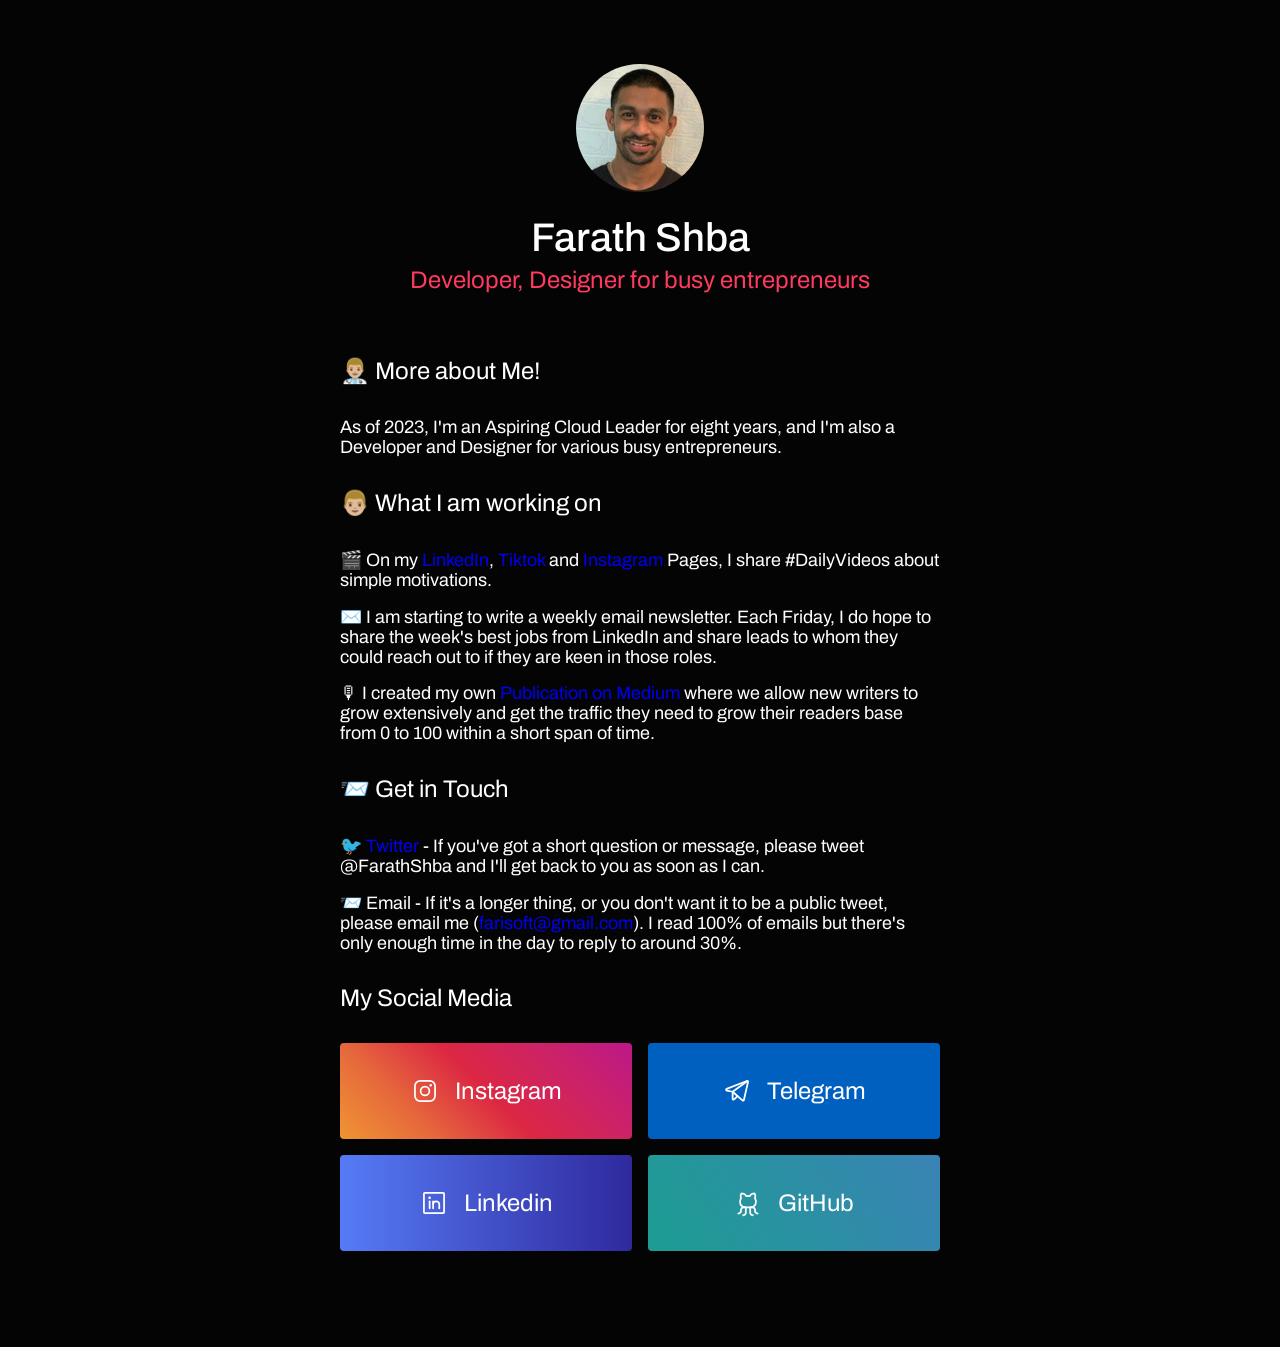
==== about.html @ 9c70726e "Init the website" ====
<!DOCTYPE html>
<html lang="pt-br">
  <head>
    <meta charset="UTF-8" />
    <link rel="preconnect" href="https://fonts.googleapis.com" />
    <link rel="preconnect" href="https://fonts.gstatic.com" crossorigin />
    <link
      href="https://fonts.googleapis.com/css2?family=Archivo:wght@300;400;500;600&display=swap"
      rel="stylesheet"
    />
    <meta name="viewport" content="width=device-width, initial-scale=1.0" />
    <meta name="author" content="Iuri Silva" />
    <meta name="description" content="Página com links úteis" />
    <meta
      name="keywords"
      content="sites, web, bio, links, redes sociais, desenvolvimento, programador, iuricode, front-end, designer, ui, iuri, freelancer, freela, website"
    />
    <meta name="theme-color" content="#ff3a5e" />
    <meta name="copyright" content="iuricode 2022" />
    <meta http-equiv="content-language" content="pt-br" />
    <meta
      property="og:image"
      content="https://iuricode.vercel.app/assets/image/preview.png"
    />
    <meta property="og:title" content="Bio // iuricode" />
    <meta property="og:description" content="Bio // iuricode" />
    <link
      rel="shortcut icon"
      href="assets/image/logo-page.svg"
      type="image/x-icon"
    />
    <link rel="apple-touch-icon" href="assets/image/icon-browser.svg" />
    <link rel="canonical" href="https://www.iuricode.com/bio/" />
    <link rel="stylesheet" href="assets/css/style.css" />
    <title>Bio // Farath Shba</title>
  </head>

  <body>
    <header>
      <img
        src="assets/image/dp.jpg"
        alt="Foto iuricode"
        width="125px"
        height="125px"
      />
      <h1>Farath Shba</h1>
      <center><p>Developer, Designer for busy entrepreneurs</p></center>
    </header>

    <main>
      <section>
        <h2>👨🏼‍⚕️ More about Me!</h2>
        <div>
          <p style="font-size: 18px">As of 2023, I'm an Aspiring Cloud Leader for eight years, and I'm also a Developer and Designer for various busy entrepreneurs.</p>
        </div>

        <h2>👨🏼‍ What I am working on</h2>
        <div>
          <p style="font-size: 18px">🎬 On my <a href="https://www.linkedin.com/in/farathshba/">LinkedIn</a>, <a href="https://www.tiktok.com/@farathshba">Tiktok</a> and <a href="https://www.instagram.com/farathshba/">Instagram</a> Pages, I share #DailyVideos about simple motivations.</p>
          <p style="font-size: 18px">✉️ I am starting to write a weekly email newsletter. Each Friday, I do hope to share the week's best jobs from LinkedIn and share leads to whom they could reach out to if they are keen in those roles.</p>
          <p style="font-size: 18px">🎙 I created my own <a href="https://medium.com/as-fun">Publication on Medium</a> where we allow new writers to grow extensively and get the traffic they need to grow their readers base from 0 to 100 within a short span of time.</p>
        </div>

        <h2>📨‍ Get in Touch</h2>
        <div>
          <p style="font-size: 18px">🐦 <a href="https://twitter.com/farathshba">Twitter</a> - If you've got a short question or message, please tweet @FarathShba and I'll get back to you as soon as I can. </p>
          <p style="font-size: 18px">📨 Email - If it's a longer thing, or you don't want it to be a public tweet, please email me (<a href="mailto:farisoft@gmail.com">farisoft@gmail.com</a>). I read 100% of emails but there's only enough time in the day to reply to around 30%.</p>
        </div>

        <h2>My Social Media</h2>

        <div>
          <a
            href="https://www.instagram.com/farathshba/"
            rel="noopener"
            target="_blank"
          >
            <article
              style="
                background: linear-gradient(
                  45deg,
                  #f09433 0%,
                  #e6683c 25%,
                  #dc2743 50%,
                  #cc2366 75%,
                  #bc1888 100%
                );
              "
            >
              <img
                src="assets/icons/instagram.svg"
                alt="ícone instagram"
                width="28px"
                height="28px"
              />
              <h2>Instagram</h2>
            </article>
          </a>

          <a href="https://t.me/Far0986" rel="noopener" target="_blank">
            <article style="background: #0060c0">
              <img
                src="assets/icons/telegram.svg"
                alt="ícone telegram"
                width="28px"
                height="28px"
              />
              <h2>Telegram</h2>
            </article>
          </a>

          <a
            href="https://www.linkedin.com/in/farathshba/"
            rel="noopener"
            target="_blank"
          >
            <article
              style="
                background: linear-gradient(
                  90deg,
                  rgb(86, 123, 246) 0%,
                  rgba(47, 41, 157, 1) 100%
                );
              "
            >
              <img
                src="assets/icons/linkedin.svg"
                alt="ícone linkedin"
                width="28px"
                height="28px"
              />
              <h2>Linkedin</h2>
            </article>
          </a>

          <!-- <a
            href="https://discord.gg/QevDJqCzaY"
            rel="noopener"
            target="_blank"
          >
            <article
              style="
                background: linear-gradient(
                  261.65deg,
                  #202225 0%,
                  #2d2f31 100%
                );
              "
            >
              <img
                src="assets/icons/discord.svg"
                alt="ícone discord"
                width="28px"
                height="28px"
              />
              <h2>Discord</h2>
            </article>
          </a> -->

          <a href="https://github.com/farisoft" rel="noopener" target="_blank">
            <article
              style="
                background: linear-gradient(58deg, #1f9b95 8%, #3983b4 98%);
              "
            >
              <img
                src="assets/icons/github.svg"
                alt="ícone github"
                width="28px"
                height="28px"
              />
              <h2>GitHub</h2>
            </article>
          </a>

          <!-- <a href="https://www.behance.net/iuricode" rel="noopener" target="_blank">
            <article
              style="
                background: linear-gradient(58deg, #1f9b29 8%, #39b475 98%);
              "
            >
              <img
                src="assets/icons/behance.svg"
                alt="ícone github"
                width="28px"
                height="28px"
              />
              <h2>Behance</h2>
            </article>
          </a> -->
        </div>
      </section>
    </main>
  </body>
</html>
---- assets/css/style.css ----
*{padding:0;margin:0;box-sizing:border-box;font-family:"Archivo"}::selection{background-color:#ff3a5e;color:#fff}ul,ol{list-style:none;margin:0;padding:0}a{text-decoration:none}img{max-width:100%;height:auto;display:block}p,h1,h2,h3,h4,h5,h6{margin:0}button,input{border:0;font-family:"Archivo"}button:focus,input:focus{border:0}body{font-family:"Archivo";background-color:#040405;padding:64px 24px;color:#fff}html{scroll-behavior:smooth;font-size:62.5%}::-webkit-scrollbar{width:8px}::-webkit-scrollbar-track{background-color:#17161d}::-webkit-scrollbar-thumb{background-color:#ff3a5e;border-radius:8px}header{display:flex;justify-content:center;align-items:center;flex-direction:column;margin-bottom:64px}header img{height:128px;width:128px;border-radius:50%;margin-bottom:24px;transition:.2s}header img:hover{outline:4px solid #fff}header h1{font-size:4rem;font-weight:500}header p{margin-top:8px;font-size:2.4rem;color:#ff3a5e;font-weight:400}section{max-width:600px;margin:32px auto}section h2{font-size:2.4rem;font-weight:400}section div{display:flex;justify-content:center;align-items:center;flex-wrap:wrap;margin:32px auto;gap:16px}section div a{flex-basis:200px;flex-grow:1}@media screen and (max-width: 768px){section div a{flex-basis:600px}}section div article{min-height:96px;display:flex;justify-content:center;align-items:center;padding:8px;border-radius:4px}section div article:hover img{width:32px}section div article img{width:28px;margin-right:16px;transition:.4s}section div article #parceria{width:88px}section div article h2{text-align:center;font-size:2.4rem;font-weight:400;color:#fff}/*# sourceMappingURL=style.css.map */
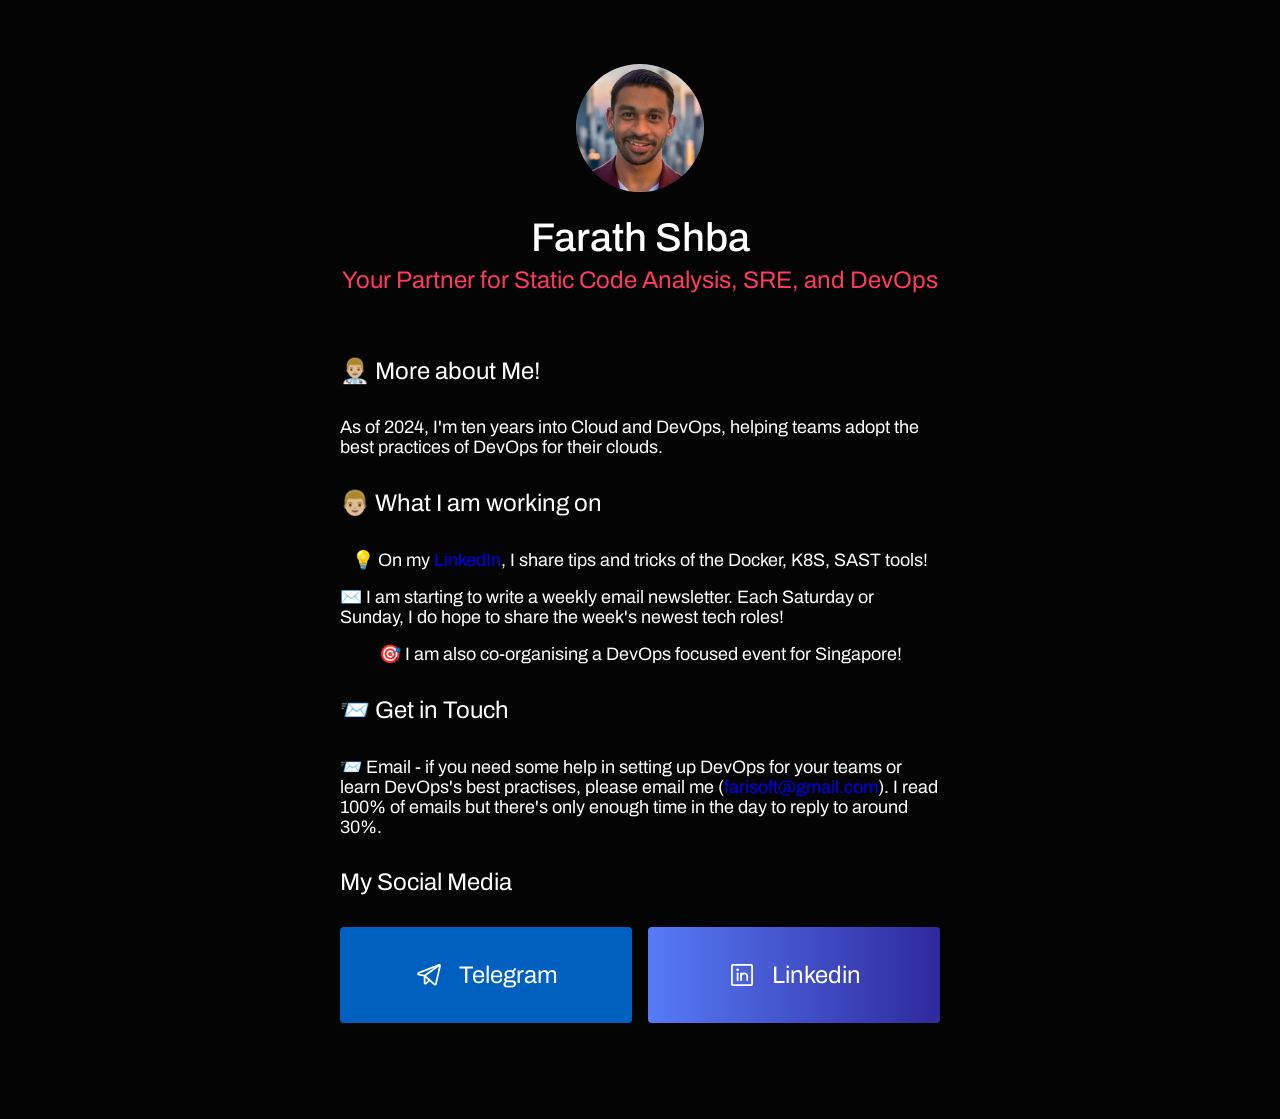
==== commit 17ee8745: "new updates as of aug 18 2024" ====
--- a/about.html
+++ b/about.html
@@ -1,5 +1,5 @@
 <!DOCTYPE html>
-<html lang="pt-br">
+<html lang="en-GB">
   <head>
     <meta charset="UTF-8" />
     <link rel="preconnect" href="https://fonts.googleapis.com" />
@@ -9,28 +9,25 @@
       rel="stylesheet"
     />
     <meta name="viewport" content="width=device-width, initial-scale=1.0" />
-    <meta name="author" content="Iuri Silva" />
-    <meta name="description" content="Página com links úteis" />
+    <meta name="author" content="Farath Shba" />
+    <meta name="description" content="All about Farath and DevOps" />
     <meta
       name="keywords"
-      content="sites, web, bio, links, redes sociais, desenvolvimento, programador, iuricode, front-end, designer, ui, iuri, freelancer, freela, website"
+      content="sites, web, bio, links, devops, cicd, codacy, sonarqube, staticcodeanalysis, static-code, website"
     />
     <meta name="theme-color" content="#ff3a5e" />
-    <meta name="copyright" content="iuricode 2022" />
-    <meta http-equiv="content-language" content="pt-br" />
-    <meta
-      property="og:image"
-      content="https://iuricode.vercel.app/assets/image/preview.png"
-    />
+    <meta name="copyright" content="farath 2024" />
+    <meta http-equiv="content-language" content="en-GB" />
+    <meta property="og:title" content="Bio // farath" />
+    <meta property="og:description" content="Bio // farath" />
     <meta property="og:title" content="Bio // iuricode" />
     <meta property="og:description" content="Bio // iuricode" />
     <link
       rel="shortcut icon"
-      href="assets/image/logo-page.svg"
+      href="assets/image/download.svg"
       type="image/x-icon"
     />
     <link rel="apple-touch-icon" href="assets/image/icon-browser.svg" />
-    <link rel="canonical" href="https://www.iuricode.com/bio/" />
     <link rel="stylesheet" href="assets/css/style.css" />
     <title>Bio // Farath Shba</title>
   </head>
@@ -38,66 +35,39 @@
   <body>
     <header>
       <img
-        src="assets/image/dp.jpg"
-        alt="Foto iuricode"
+        src="assets/image/1711184213644.jpeg"
+        alt="Pic Farath"
         width="125px"
         height="125px"
       />
       <h1>Farath Shba</h1>
-      <center><p>Developer, Designer for busy entrepreneurs</p></center>
+      <center><p>Your Partner for Static Code Analysis, SRE, and DevOps</p></center>
     </header>
 
     <main>
       <section>
         <h2>👨🏼‍⚕️ More about Me!</h2>
         <div>
-          <p style="font-size: 18px">As of 2023, I'm an Aspiring Cloud Leader for eight years, and I'm also a Developer and Designer for various busy entrepreneurs.</p>
+          <p style="font-size: 18px">As of 2024, I'm ten years into Cloud and DevOps, helping teams adopt the best practices of DevOps for their clouds.</p>
         </div>
 
         <h2>👨🏼‍ What I am working on</h2>
         <div>
-          <p style="font-size: 18px">🎬 On my <a href="https://www.linkedin.com/in/farathshba/">LinkedIn</a>, <a href="https://www.tiktok.com/@farathshba">Tiktok</a> and <a href="https://www.instagram.com/farathshba/">Instagram</a> Pages, I share #DailyVideos about simple motivations.</p>
-          <p style="font-size: 18px">✉️ I am starting to write a weekly email newsletter. Each Friday, I do hope to share the week's best jobs from LinkedIn and share leads to whom they could reach out to if they are keen in those roles.</p>
-          <p style="font-size: 18px">🎙 I created my own <a href="https://medium.com/as-fun">Publication on Medium</a> where we allow new writers to grow extensively and get the traffic they need to grow their readers base from 0 to 100 within a short span of time.</p>
+          <p style="font-size: 18px">💡 On my <a href="https://www.linkedin.com/in/farathshba/">LinkedIn</a>, I share tips and tricks of the Docker, K8S, SAST tools!</p>
+          <p style="font-size: 18px">✉️ I am starting to write a weekly email newsletter. Each Saturday or Sunday, I do hope to share the week's newest tech roles!</p>
+          <p style="font-size: 18px">🎯 I am also co-organising a DevOps focused event for Singapore!</p>
         </div>
 
         <h2>📨‍ Get in Touch</h2>
         <div>
-          <p style="font-size: 18px">🐦 <a href="https://twitter.com/farathshba">Twitter</a> - If you've got a short question or message, please tweet @FarathShba and I'll get back to you as soon as I can. </p>
-          <p style="font-size: 18px">📨 Email - If it's a longer thing, or you don't want it to be a public tweet, please email me (<a href="mailto:farisoft@gmail.com">farisoft@gmail.com</a>). I read 100% of emails but there's only enough time in the day to reply to around 30%.</p>
+          <p style="font-size: 18px">📨 Email - if you need some help in setting up DevOps for your teams or learn DevOps's best practises, please email me (<a href="mailto:farisoft@gmail.com">farisoft@gmail.com</a>). I read 100% of emails but there's only enough time in the day to reply to around 30%.</p>
         </div>
 
         <h2>My Social Media</h2>
 
         <div>
-          <a
-            href="https://www.instagram.com/farathshba/"
-            rel="noopener"
-            target="_blank"
-          >
-            <article
-              style="
-                background: linear-gradient(
-                  45deg,
-                  #f09433 0%,
-                  #e6683c 25%,
-                  #dc2743 50%,
-                  #cc2366 75%,
-                  #bc1888 100%
-                );
-              "
-            >
-              <img
-                src="assets/icons/instagram.svg"
-                alt="ícone instagram"
-                width="28px"
-                height="28px"
-              />
-              <h2>Instagram</h2>
-            </article>
-          </a>
 
-          <a href="https://t.me/Far0986" rel="noopener" target="_blank">
+          <a href="https://t.me/farathsg" rel="noopener" target="_blank">
             <article style="background: #0060c0">
               <img
                 src="assets/icons/telegram.svg"
@@ -132,62 +102,6 @@
               <h2>Linkedin</h2>
             </article>
           </a>
-
-          <!-- <a
-            href="https://discord.gg/QevDJqCzaY"
-            rel="noopener"
-            target="_blank"
-          >
-            <article
-              style="
-                background: linear-gradient(
-                  261.65deg,
-                  #202225 0%,
-                  #2d2f31 100%
-                );
-              "
-            >
-              <img
-                src="assets/icons/discord.svg"
-                alt="ícone discord"
-                width="28px"
-                height="28px"
-              />
-              <h2>Discord</h2>
-            </article>
-          </a> -->
-
-          <a href="https://github.com/farisoft" rel="noopener" target="_blank">
-            <article
-              style="
-                background: linear-gradient(58deg, #1f9b95 8%, #3983b4 98%);
-              "
-            >
-              <img
-                src="assets/icons/github.svg"
-                alt="ícone github"
-                width="28px"
-                height="28px"
-              />
-              <h2>GitHub</h2>
-            </article>
-          </a>
-
-          <!-- <a href="https://www.behance.net/iuricode" rel="noopener" target="_blank">
-            <article
-              style="
-                background: linear-gradient(58deg, #1f9b29 8%, #39b475 98%);
-              "
-            >
-              <img
-                src="assets/icons/behance.svg"
-                alt="ícone github"
-                width="28px"
-                height="28px"
-              />
-              <h2>Behance</h2>
-            </article>
-          </a> -->
         </div>
       </section>
     </main>
